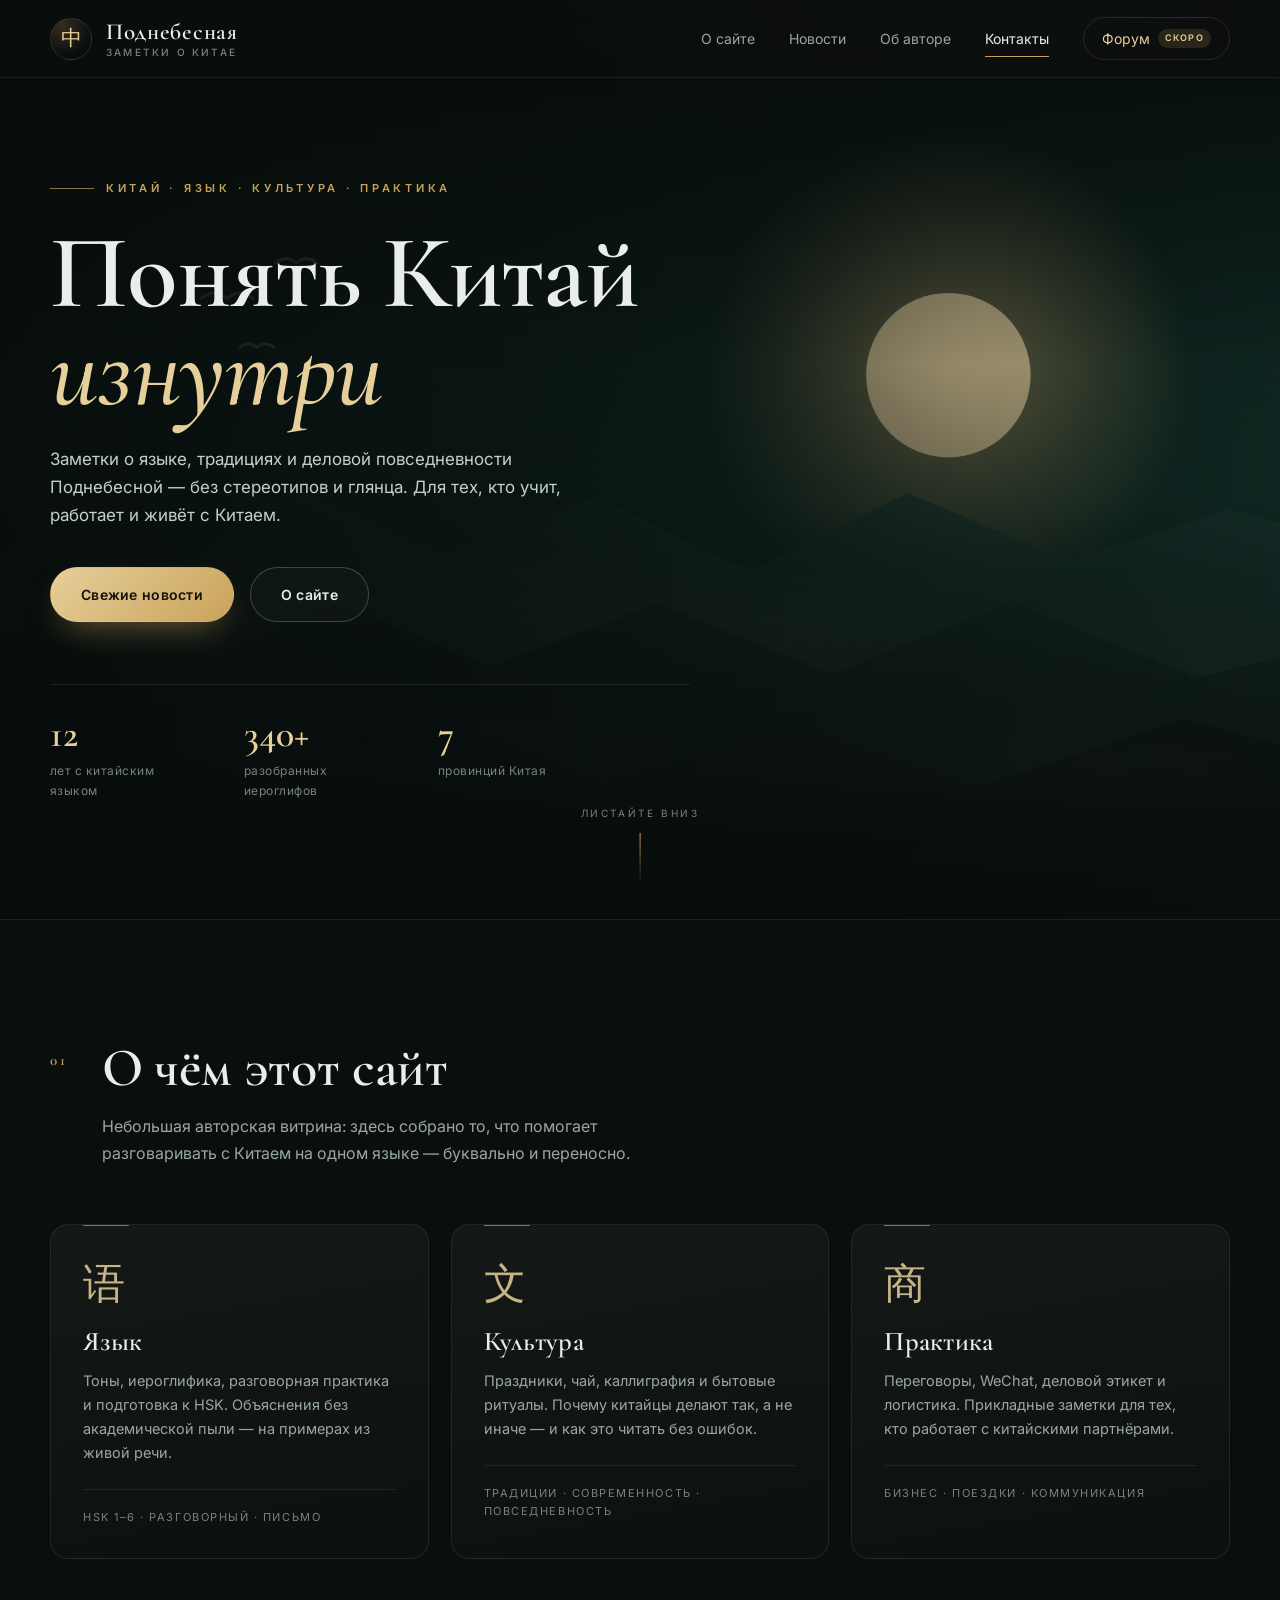
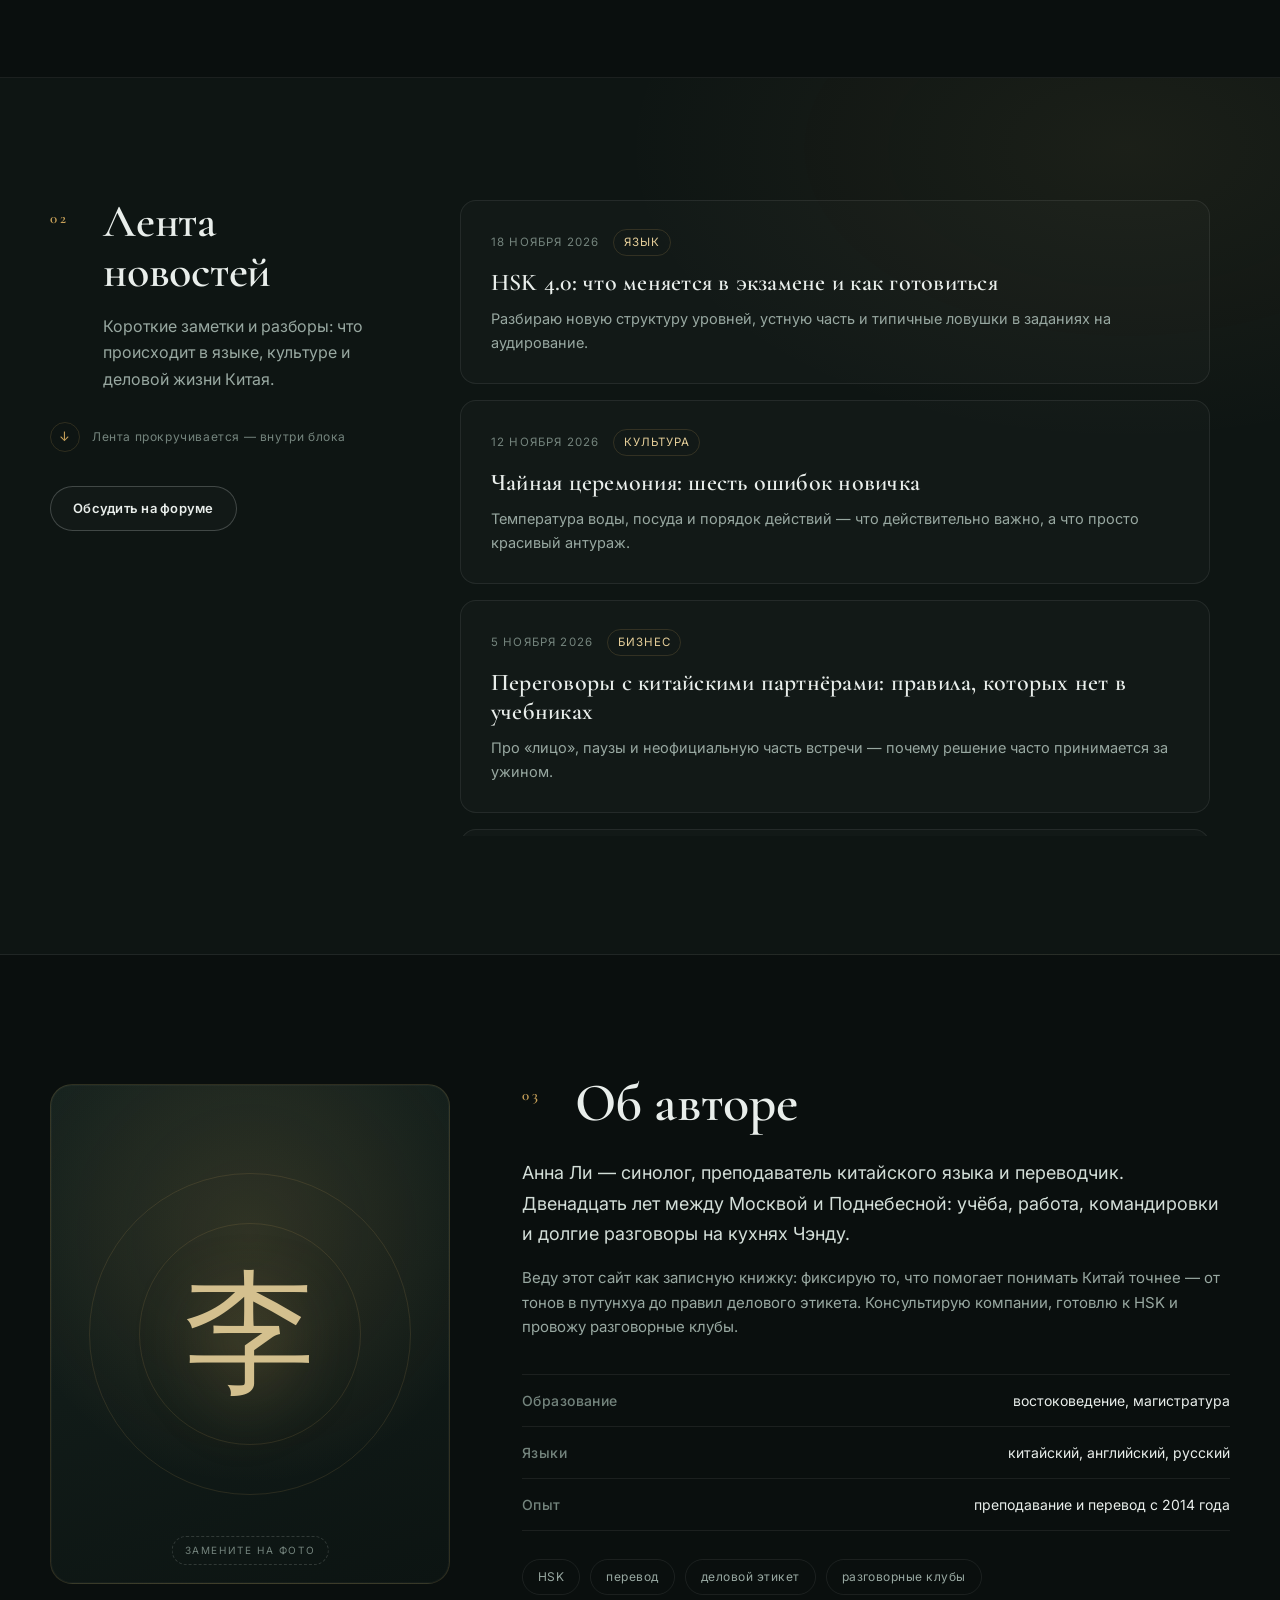
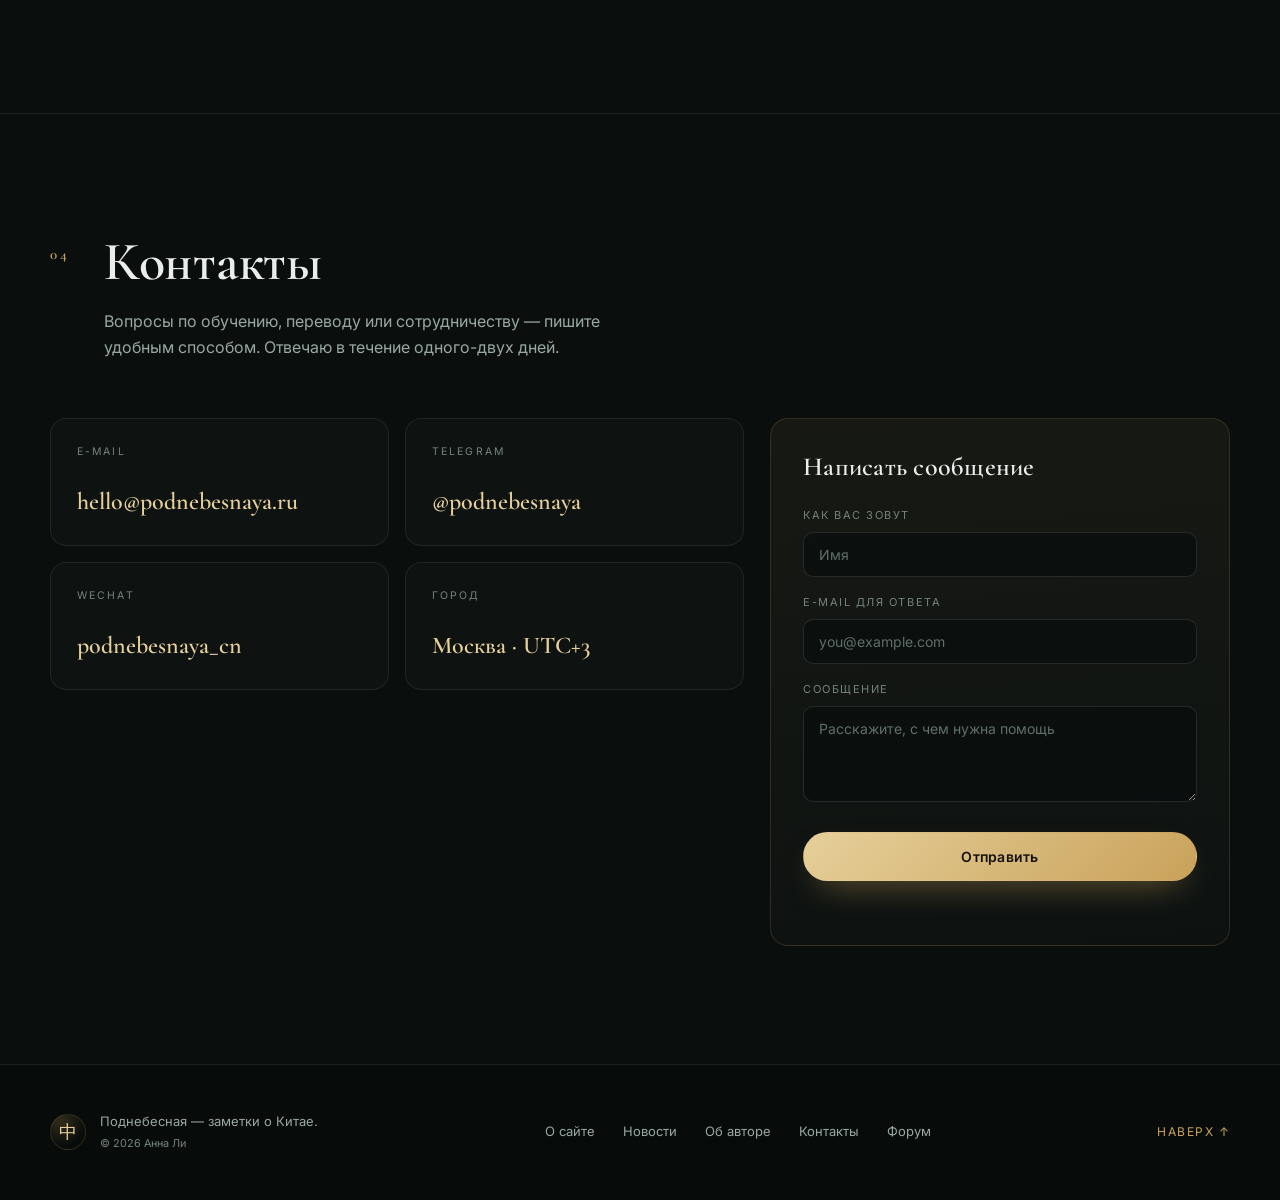
==== index.html @ d4e28e85 "SourceCraft" ====
<!DOCTYPE html>
<html lang="ru">
<head>
  <meta charset="UTF-8">
  <meta name="viewport" content="width=1280">
  <title>Поднебесная — заметки о Китае: язык, культура, практика</title>
  <meta name="description" content="Сайт-визитка о Китае: китайский язык, культура и деловые практики. Новости, заметки и контакты автора.">
  <link rel="preconnect" href="https://fonts.googleapis.com">
  <link rel="preconnect" href="https://fonts.gstatic.com" crossorigin>
  <link href="https://fonts.googleapis.com/css2?family=Cormorant+Garamond:wght@500;600;700&family=Inter:wght@400;500;600&display=swap" rel="stylesheet">
  <link rel="stylesheet" href="styles.css">
</head>
<body>
  <a class="skip-link" href="#main">Перейти к содержанию</a>

  <header class="site-header" id="top">
    <div class="wrap header-inner">
      <a class="brand" href="#top">
        <span class="brand-mark" aria-hidden="true">中</span>
        <span class="brand-text">
          Поднебесная
          <small>заметки о Китае</small>
        </span>
      </a>

      <nav class="nav" aria-label="Основная навигация">
        <a href="#about">О сайте</a>
        <a href="#news">Новости</a>
        <a href="#author">Об авторе</a>
        <a href="#contacts">Контакты</a>
        <a class="nav-forum" href="forum.html">Форум <span class="soon">скоро</span></a>
      </nav>
    </div>
  </header>

  <main id="main">
    <!-- ============ БАННЕР ============ -->
    <section class="hero" aria-label="Баннер">
      <div class="hero-media" aria-hidden="true">
        <svg class="hero-art" viewBox="0 0 1600 900" preserveAspectRatio="xMidYMid slice">
          <defs>
            <linearGradient id="sky" x1="0" y1="0" x2="0" y2="1">
              <stop offset="0" stop-color="#0a1513"/>
              <stop offset="0.5" stop-color="#123029"/>
              <stop offset="1" stop-color="#0a1211"/>
            </linearGradient>
            <radialGradient id="sunGlow" cx="50%" cy="50%" r="50%">
              <stop offset="0" stop-color="#f0d8a4" stop-opacity="0.9"/>
              <stop offset="0.35" stop-color="#d9b878" stop-opacity="0.35"/>
              <stop offset="1" stop-color="#c9a25a" stop-opacity="0"/>
            </radialGradient>
            <linearGradient id="ridgeFar" x1="0" y1="0" x2="0" y2="1">
              <stop offset="0" stop-color="#1b3b34"/>
              <stop offset="1" stop-color="#122520"/>
            </linearGradient>
            <linearGradient id="ridgeMid" x1="0" y1="0" x2="0" y2="1">
              <stop offset="0" stop-color="#152e28"/>
              <stop offset="1" stop-color="#0d1c18"/>
            </linearGradient>
            <linearGradient id="ridgeNear" x1="0" y1="0" x2="0" y2="1">
              <stop offset="0" stop-color="#0d1a17"/>
              <stop offset="1" stop-color="#070d0b"/>
            </linearGradient>
            <filter id="softMist" x="-30%" y="-60%" width="160%" height="220%">
              <feGaussianBlur stdDeviation="42"/>
            </filter>
            <filter id="softMist2" x="-30%" y="-60%" width="160%" height="220%">
              <feGaussianBlur stdDeviation="26"/>
            </filter>
          </defs>

          <rect width="1600" height="900" fill="url(#sky)"/>

          <!-- солнце -->
          <circle cx="1130" cy="318" r="260" fill="url(#sunGlow)"/>
          <circle cx="1130" cy="318" r="88" fill="#e9d3a1" opacity="0.88"/>

          <!-- дальние хребты -->
          <path d="M0 566 L150 486 L286 532 L432 436 L592 512 L752 448 L920 528 L1086 444 L1258 516 L1432 462 L1600 508 L1600 900 L0 900 Z"
                fill="url(#ridgeFar)" opacity="0.75"/>

          <!-- туман -->
          <ellipse cx="520" cy="596" rx="520" ry="56" fill="#9fc7ba" opacity="0.10" filter="url(#softMist)"/>
          <ellipse cx="1180" cy="640" rx="560" ry="48" fill="#c8dcd4" opacity="0.08" filter="url(#softMist)"/>

          <!-- средние хребты -->
          <path d="M0 664 L142 588 L302 646 L470 558 L640 630 L818 562 L1006 638 L1198 560 L1396 642 L1600 592 L1600 900 L0 900 Z"
                fill="url(#ridgeMid)"/>

          <!-- ближние хребты -->
          <path d="M0 766 L198 692 L382 750 L562 678 L762 754 L962 692 L1162 758 L1382 686 L1600 744 L1600 900 L0 900 Z"
                fill="url(#ridgeNear)"/>

          <ellipse cx="820" cy="742" rx="700" ry="40" fill="#a8cfc2" opacity="0.07" filter="url(#softMist2)"/>

          <!-- птицы -->
          <g stroke="#cfe3da" stroke-width="3" fill="none" opacity="0.5" stroke-linecap="round">
            <path d="M330 236 q14 -12 28 0 q14 -12 28 0"/>
            <path d="M410 198 q11 -9 22 0 q11 -9 22 0"/>
            <path d="M372 288 q9 -7 18 0 q9 -7 18 0"/>
          </g>
        </svg>
      </div>

      <div class="wrap hero-inner">
        <p class="eyebrow">Китай · язык · культура · практика</p>
        <h1>Понять Китай<br><em>изнутри</em></h1>
        <p class="hero-lead">
          Заметки о языке, традициях и деловой повседневности Поднебесной —
          без стереотипов и глянца. Для тех, кто учит, работает и живёт с Китаем.
        </p>
        <div class="hero-actions">
          <a class="btn btn-primary" href="#news">Свежие новости</a>
          <a class="btn btn-ghost" href="#about">О сайте</a>
        </div>

        <ul class="hero-stats">
          <li><b>12</b><span>лет с китайским языком</span></li>
          <li><b>340+</b><span>разобранных иероглифов</span></li>
          <li><b>7</b><span>провинций Китая</span></li>
        </ul>
      </div>

      <div class="hero-scroll" aria-hidden="true">
        <span>листайте вниз</span>
        <i></i>
      </div>
    </section>

    <!-- ============ О САЙТЕ ============ -->
    <section class="section" id="about">
      <div class="wrap">
        <div class="section-head reveal">
          <span class="section-num">01</span>
          <div>
            <h2>О чём этот сайт</h2>
            <p class="section-lead">
              Небольшая авторская витрина: здесь собрано то, что помогает
              разговаривать с Китаем на одном языке — буквально и переносно.
            </p>
          </div>
        </div>

        <div class="about-grid">
          <article class="about-card reveal">
            <span class="about-glyph" aria-hidden="true">语</span>
            <h3>Язык</h3>
            <p>
              Тоны, иероглифика, разговорная практика и подготовка к HSK.
              Объяснения без академической пыли — на примерах из живой речи.
            </p>
            <span class="about-note">HSK 1–6 · разговорный · письмо</span>
          </article>

          <article class="about-card reveal">
            <span class="about-glyph" aria-hidden="true">文</span>
            <h3>Культура</h3>
            <p>
              Праздники, чай, каллиграфия и бытовые ритуалы. Почему китайцы
              делают так, а не иначе — и как это читать без ошибок.
            </p>
            <span class="about-note">традиции · современность · повседневность</span>
          </article>

          <article class="about-card reveal">
            <span class="about-glyph" aria-hidden="true">商</span>
            <h3>Практика</h3>
            <p>
              Переговоры, WeChat, деловой этикет и логистика. Прикладные
              заметки для тех, кто работает с китайскими партнёрами.
            </p>
            <span class="about-note">бизнес · поездки · коммуникация</span>
          </article>
        </div>
      </div>
    </section>

    <!-- ============ НОВОСТИ ============ -->
    <section class="section section-news" id="news">
      <div class="wrap news-layout">
        <div class="news-aside">
          <div class="section-head section-head--stack reveal">
            <span class="section-num">02</span>
            <div>
              <h2>Лента новостей</h2>
              <p class="section-lead">
                Короткие заметки и разборы: что происходит в языке,
                культуре и деловой жизни Китая.
              </p>
            </div>
          </div>

          <p class="scroll-hint reveal">
            <span class="scroll-hint-icon" aria-hidden="true">↓</span>
            Лента прокручивается — внутри блока
          </p>

          <a class="btn btn-ghost btn-small reveal" href="forum.html">Обсудить на форуме</a>
        </div>

        <div class="news-feed-wrap">
          <div class="news-feed" tabindex="0" aria-label="Лента новостей, прокручивается">
            <article class="news-card">
              <div class="news-meta">
                <time datetime="2026-11-18">18 ноября 2026</time>
                <span class="tag">Язык</span>
              </div>
              <h3>HSK 4.0: что меняется в экзамене и как готовиться</h3>
              <p>Разбираю новую структуру уровней, устную часть и типичные ловушки в заданиях на аудирование.</p>
            </article>

            <article class="news-card">
              <div class="news-meta">
                <time datetime="2026-11-12">12 ноября 2026</time>
                <span class="tag">Культура</span>
              </div>
              <h3>Чайная церемония: шесть ошибок новичка</h3>
              <p>Температура воды, посуда и порядок действий — что действительно важно, а что просто красивый антураж.</p>
            </article>

            <article class="news-card">
              <div class="news-meta">
                <time datetime="2026-11-05">5 ноября 2026</time>
                <span class="tag">Бизнес</span>
              </div>
              <h3>Переговоры с китайскими партнёрами: правила, которых нет в учебниках</h3>
              <p>Про «лицо», паузы и неофициальную часть встречи — почему решение часто принимается за ужином.</p>
            </article>

            <article class="news-card">
              <div class="news-meta">
                <time datetime="2026-10-28">28 октября 2026</time>
                <span class="tag">Поездки</span>
              </div>
              <h3>Какой город выбрать для первой поездки в Китай</h3>
              <p>Пекин, Шанхай или Чэнду: сравниваю темп, цены, еду и количество английского на улицах.</p>
            </article>

            <article class="news-card">
              <div class="news-meta">
                <time datetime="2026-10-20">20 октября 2026</time>
                <span class="tag">Технологии</span>
              </div>
              <h3>WeChat Mini Programs: зачем бизнесу мини-приложение</h3>
              <p>Как устроена экосистема WeChat и почему сайт без мини-программы в Китае часто не работает.</p>
            </article>

            <article class="news-card">
              <div class="news-meta">
                <time datetime="2026-10-11">11 октября 2026</time>
                <span class="tag">Язык</span>
              </div>
              <h3>Тоны: как перестать бояться и начать слышать</h3>
              <p>Простая система тренировки слуха на три упражнения в день — без репетитора и приложений.</p>
            </article>

            <article class="news-card">
              <div class="news-meta">
                <time datetime="2026-10-02">2 октября 2026</time>
                <span class="tag">Культура</span>
              </div>
              <h3>Праздник середины осени: лунные пряники и семейный круг</h3>
              <p>Что стоит за праздником, какие подарки уместны и почему дата каждый год меняется.</p>
            </article>

            <article class="news-card">
              <div class="news-meta">
                <time datetime="2026-09-24">24 сентября 2026</time>
                <span class="tag">Обучение</span>
              </div>
              <h3>Слова, которые нельзя перевести одним словом</h3>
              <p>Подборка понятий вроде 面子 и 关系 — с примерами, которые объясняют больше, чем словарь.</p>
            </article>
          </div>
        </div>
      </div>
    </section>

    <!-- ============ ОБ АВТОРЕ ============ -->
    <section class="section" id="author">
      <div class="wrap author-layout">
        <div class="author-photo reveal" role="img" aria-label="Портрет автора">
          <span class="author-glyph" aria-hidden="true">李</span>
          <span class="author-photo-hint">замените на фото</span>
        </div>

        <div class="author-body reveal">
          <div class="section-head section-head--stack">
            <span class="section-num">03</span>
            <div>
              <h2>Об авторе</h2>
            </div>
          </div>

          <p class="author-lead">
            Анна Ли — синолог, преподаватель китайского языка и переводчик.
            Двенадцать лет между Москвой и Поднебесной: учёба, работа,
            командировки и долгие разговоры на кухнях Чэнду.
          </p>
          <p>
            Веду этот сайт как записную книжку: фиксирую то, что помогает
            понимать Китай точнее — от тонов в путунхуа до правил делового
            этикета. Консультирую компании, готовлю к HSK и провожу
            разговорные клубы.
          </p>

          <ul class="author-facts">
            <li><b>Образование</b><span>востоковедение, магистратура</span></li>
            <li><b>Языки</b><span>китайский, английский, русский</span></li>
            <li><b>Опыт</b><span>преподавание и перевод с 2014 года</span></li>
          </ul>

          <div class="author-tags">
            <span>HSK</span>
            <span>перевод</span>
            <span>деловой этикет</span>
            <span>разговорные клубы</span>
          </div>
        </div>
      </div>
    </section>

    <!-- ============ КОНТАКТЫ ============ -->
    <section class="section" id="contacts">
      <div class="wrap">
        <div class="section-head reveal">
          <span class="section-num">04</span>
          <div>
            <h2>Контакты</h2>
            <p class="section-lead">
              Вопросы по обучению, переводу или сотрудничеству — пишите
              удобным способом. Отвечаю в течение одного-двух дней.
            </p>
          </div>
        </div>

        <div class="contacts-layout">
          <ul class="contact-list">
            <li class="contact-card reveal">
              <span class="contact-label">E-mail</span>
              <a href="mailto:hello@podnebesnaya.ru">hello@podnebesnaya.ru</a>
            </li>
            <li class="contact-card reveal">
              <span class="contact-label">Telegram</span>
              <a href="https://t.me/podnebesnaya" target="_blank" rel="noopener">@podnebesnaya</a>
            </li>
            <li class="contact-card reveal">
              <span class="contact-label">WeChat</span>
              <span class="contact-value">podnebesnaya_cn</span>
            </li>
            <li class="contact-card reveal">
              <span class="contact-label">Город</span>
              <span class="contact-value">Москва · UTC+3</span>
            </li>
          </ul>

          <form class="contact-form reveal" id="contactForm" novalidate>
            <h3>Написать сообщение</h3>

            <label class="field">
              <span>Как вас зовут</span>
              <input type="text" name="name" placeholder="Имя" required>
            </label>

            <label class="field">
              <span>E-mail для ответа</span>
              <input type="email" name="email" placeholder="you@example.com" required>
            </label>

            <label class="field">
              <span>Сообщение</span>
              <textarea name="message" rows="4" placeholder="Расскажите, с чем нужна помощь" required></textarea>
            </label>

            <button class="btn btn-primary" type="submit">Отправить</button>
            <p class="form-note" id="formNote" role="status" aria-live="polite"></p>
          </form>
        </div>
      </div>
    </section>
  </main>

  <footer class="site-footer">
    <div class="wrap footer-inner">
      <div class="footer-brand">
        <span class="brand-mark" aria-hidden="true">中</span>
        <p>Поднебесная — заметки о Китае.<br><small>© <span id="year">2026</span> Анна Ли</small></p>
      </div>

      <nav class="footer-nav" aria-label="Навигация в подвале">
        <a href="#about">О сайте</a>
        <a href="#news">Новости</a>
        <a href="#author">Об авторе</a>
        <a href="#contacts">Контакты</a>
        <a href="forum.html">Форум</a>
      </nav>

      <a class="footer-top" href="#top">Наверх ↑</a>
    </div>
  </footer>

  <button class="to-top" id="toTop" type="button" aria-label="Наверх">↑</button>

  <script src="main.js"></script>
</body>
</html>
---- styles.css ----
/* ============================================================
   Поднебесная — сайт-визитка
   Десктопная версия. Палитра: тёмный нефрит + золото.
   ============================================================ */

:root {
  --bg: #0a0f0e;
  --bg-soft: #0e1513;
  --surface: #111a17;
  --surface-2: #16211d;
  --line: rgba(201, 162, 90, 0.18);
  --line-soft: rgba(233, 238, 235, 0.08);
  --gold: #c9a25a;
  --gold-soft: #e6cf9a;
  --text: #e9eeeb;
  --muted: #98a8a1;
  --muted-2: #74847d;
  --serif: "Cormorant Garamond", "Times New Roman", Georgia, serif;
  --sans: "Inter", "Segoe UI", system-ui, -apple-system, Arial, sans-serif;
  --ease: cubic-bezier(0.22, 0.61, 0.36, 1);
}

* {
  box-sizing: border-box;
}

html {
  scroll-behavior: smooth;
  scroll-padding-top: 96px;
}

body {
  margin: 0;
  min-width: 1080px;
  background: var(--bg);
  color: var(--text);
  font-family: var(--sans);
  font-size: 16px;
  line-height: 1.65;
  -webkit-font-smoothing: antialiased;
  overflow-x: hidden;
}

body::before {
  content: "";
  position: fixed;
  inset: 0;
  pointer-events: none;
  z-index: 0;
  background:
    radial-gradient(900px 520px at 78% -10%, rgba(201, 162, 90, 0.09), transparent 70%),
    radial-gradient(760px 480px at 8% 32%, rgba(37, 94, 78, 0.16), transparent 72%);
}

img,
svg {
  display: block;
  max-width: 100%;
}

a {
  color: inherit;
  text-decoration: none;
}

h1, h2, h3 {
  margin: 0;
  font-family: var(--serif);
  font-weight: 600;
  line-height: 1.1;
  letter-spacing: 0.01em;
}

p {
  margin: 0;
}

ul {
  margin: 0;
  padding: 0;
  list-style: none;
}

::selection {
  background: rgba(201, 162, 90, 0.32);
  color: #fff;
}

.wrap {
  position: relative;
  z-index: 1;
  width: 1180px;
  margin: 0 auto;
}

.skip-link {
  position: fixed;
  top: -100px;
  left: 24px;
  z-index: 100;
  padding: 10px 18px;
  background: var(--gold);
  color: #101715;
  border-radius: 8px;
  font-weight: 600;
  transition: top 0.25s var(--ease);
}

.skip-link:focus {
  top: 16px;
}

/* ---------- кнопки ---------- */

.btn {
  display: inline-flex;
  align-items: center;
  justify-content: center;
  gap: 10px;
  padding: 15px 30px;
  border: 1px solid transparent;
  border-radius: 999px;
  font-family: var(--sans);
  font-size: 14px;
  font-weight: 600;
  letter-spacing: 0.02em;
  cursor: pointer;
  transition: transform 0.25s var(--ease), background-color 0.25s var(--ease),
    border-color 0.25s var(--ease), color 0.25s var(--ease), box-shadow 0.25s var(--ease);
}

.btn-primary {
  background: linear-gradient(135deg, var(--gold-soft), var(--gold));
  color: #14100a;
  box-shadow: 0 14px 34px -16px rgba(201, 162, 90, 0.75);
}

.btn-primary:hover {
  transform: translateY(-2px);
  box-shadow: 0 20px 42px -16px rgba(201, 162, 90, 0.85);
}

.btn-ghost {
  border-color: rgba(233, 238, 235, 0.22);
  color: var(--text);
  background: rgba(255, 255, 255, 0.02);
}

.btn-ghost:hover {
  border-color: var(--gold);
  color: var(--gold-soft);
  transform: translateY(-2px);
}

.btn-small {
  padding: 11px 22px;
  font-size: 13px;
}

/* ---------- анимация появления ---------- */

.reveal {
  opacity: 0;
  transform: translateY(26px);
  transition: opacity 0.75s var(--ease), transform 0.75s var(--ease);
}

.reveal.is-visible {
  opacity: 1;
  transform: none;
}

/* ============================================================
   ШАПКА
   ============================================================ */

.site-header {
  position: sticky;
  top: 0;
  z-index: 50;
  height: 78px;
  background: rgba(9, 14, 13, 0.78);
  border-bottom: 1px solid var(--line-soft);
  backdrop-filter: blur(14px);
}

.header-inner {
  display: flex;
  align-items: center;
  justify-content: space-between;
  height: 100%;
}

.brand {
  display: inline-flex;
  align-items: center;
  gap: 14px;
}

.brand-mark {
  display: grid;
  place-items: center;
  width: 42px;
  height: 42px;
  border: 1px solid var(--line);
  border-radius: 50%;
  background: radial-gradient(circle at 30% 20%, rgba(201, 162, 90, 0.22), transparent 70%);
  color: var(--gold-soft);
  font-family: "Microsoft YaHei", "SimSun", serif;
  font-size: 21px;
  line-height: 1;
}

.brand-text {
  font-family: var(--serif);
  font-size: 23px;
  font-weight: 600;
  letter-spacing: 0.03em;
  line-height: 1.05;
}

.brand-text small {
  display: block;
  margin-top: 3px;
  font-family: var(--sans);
  font-size: 10px;
  font-weight: 500;
  letter-spacing: 0.22em;
  text-transform: uppercase;
  color: var(--muted-2);
}

.nav {
  display: flex;
  align-items: center;
  gap: 34px;
  font-size: 14px;
}

.nav a {
  position: relative;
  color: var(--muted);
  transition: color 0.25s var(--ease);
}

.nav a::after {
  content: "";
  position: absolute;
  left: 0;
  bottom: -7px;
  width: 100%;
  height: 1px;
  background: var(--gold);
  transform: scaleX(0);
  transform-origin: left;
  transition: transform 0.3s var(--ease);
}

.nav a:hover,
.nav a.is-active {
  color: var(--text);
}

.nav a:hover::after,
.nav a.is-active::after {
  transform: scaleX(1);
}

.nav-forum {
  display: inline-flex;
  align-items: center;
  gap: 8px;
  padding: 9px 18px;
  border: 1px solid var(--line);
  border-radius: 999px;
  color: var(--gold-soft) !important;
  transition: background-color 0.25s var(--ease), border-color 0.25s var(--ease);
}

.nav-forum::after {
  display: none;
}

.nav-forum:hover {
  background: rgba(201, 162, 90, 0.1);
  border-color: rgba(201, 162, 90, 0.5);
}

.soon {
  padding: 2px 7px;
  border-radius: 999px;
  background: rgba(201, 162, 90, 0.16);
  font-size: 9px;
  font-weight: 600;
  letter-spacing: 0.14em;
  text-transform: uppercase;
  color: var(--gold-soft);
}

/* ============================================================
   БАННЕР
   ============================================================ */

.hero {
  position: relative;
  display: flex;
  align-items: center;
  min-height: 760px;
  padding: 92px 0 118px;
  overflow: hidden;
  border-bottom: 1px solid var(--line-soft);
}

.hero-media {
  position: absolute;
  inset: 0;
  z-index: 0;
}

.hero-art {
  width: 100%;
  height: 100%;
}

.hero::after {
  content: "";
  position: absolute;
  inset: 0;
  z-index: 0;
  background:
    linear-gradient(90deg, rgba(7, 12, 11, 0.92) 0%, rgba(7, 12, 11, 0.68) 42%, rgba(7, 12, 11, 0.12) 100%),
    linear-gradient(180deg, rgba(7, 12, 11, 0.4) 0%, transparent 34%, rgba(10, 15, 14, 0.9) 100%);
}

.hero-inner {
  z-index: 1;
}

.eyebrow {
  display: inline-flex;
  align-items: center;
  gap: 12px;
  font-size: 11px;
  font-weight: 600;
  letter-spacing: 0.34em;
  text-transform: uppercase;
  color: var(--gold);
}

.eyebrow::before {
  content: "";
  width: 44px;
  height: 1px;
  background: var(--gold);
  opacity: 0.7;
}

.hero h1 {
  max-width: 760px;
  margin: 26px 0 24px;
  font-size: 104px;
  line-height: 0.95;
  letter-spacing: -0.01em;
}

.hero h1 em {
  font-style: italic;
  font-weight: 500;
  color: var(--gold-soft);
}

.hero-lead {
  max-width: 540px;
  font-size: 17px;
  color: #c3d0ca;
}

.hero-actions {
  display: flex;
  gap: 16px;
  margin-top: 38px;
}

.hero-stats {
  display: flex;
  gap: 54px;
  margin-top: 62px;
  padding-top: 30px;
  border-top: 1px solid var(--line-soft);
  max-width: 640px;
}

.hero-stats b {
  display: block;
  font-family: var(--serif);
  font-size: 38px;
  font-weight: 600;
  line-height: 1;
  color: var(--gold-soft);
}

.hero-stats span {
  display: block;
  margin-top: 8px;
  max-width: 140px;
  font-size: 12px;
  letter-spacing: 0.04em;
  color: var(--muted-2);
}

.hero-scroll {
  position: absolute;
  left: 50%;
  bottom: 34px;
  z-index: 2;
  display: flex;
  flex-direction: column;
  align-items: center;
  gap: 12px;
  transform: translateX(-50%);
  font-size: 10px;
  letter-spacing: 0.26em;
  text-transform: uppercase;
  color: var(--muted-2);
}

.hero-scroll i {
  display: block;
  width: 1px;
  height: 52px;
  background: linear-gradient(180deg, var(--gold), transparent);
  animation: scrollLine 2.2s var(--ease) infinite;
}

@keyframes scrollLine {
  0% { transform: scaleY(0); transform-origin: top; opacity: 0; }
  35% { opacity: 1; }
  70% { transform: scaleY(1); transform-origin: top; opacity: 1; }
  100% { transform: scaleY(1); transform-origin: bottom; opacity: 0; }
}

/* ============================================================
   СЕКЦИИ: общее
   ============================================================ */

.section {
  position: relative;
  padding: 118px 0;
  border-bottom: 1px solid var(--line-soft);
}

.section-head {
  display: flex;
  align-items: flex-start;
  gap: 34px;
  margin-bottom: 58px;
}

.section-head--stack {
  flex-direction: row;
}

.section-num {
  flex: none;
  padding-top: 10px;
  font-family: var(--serif);
  font-size: 15px;
  font-weight: 600;
  letter-spacing: 0.2em;
  color: var(--gold);
}

.section-head h2 {
  font-size: 54px;
  letter-spacing: -0.005em;
}

.section-lead {
  max-width: 560px;
  margin-top: 16px;
  font-size: 16px;
  color: var(--muted);
}

/* ============================================================
   О САЙТЕ
   ============================================================ */

.about-grid {
  display: grid;
  grid-template-columns: repeat(3, 1fr);
  gap: 22px;
}

.about-card {
  position: relative;
  padding: 38px 32px 32px;
  border: 1px solid var(--line-soft);
  border-radius: 18px;
  background: linear-gradient(170deg, rgba(255, 255, 255, 0.045), rgba(255, 255, 255, 0.012));
  overflow: hidden;
  transition: border-color 0.35s var(--ease), transform 0.35s var(--ease),
    background-color 0.35s var(--ease);
}

.about-card::before {
  content: "";
  position: absolute;
  top: 0;
  left: 32px;
  width: 46px;
  height: 1px;
  background: var(--gold);
  opacity: 0.65;
  transition: width 0.4s var(--ease);
}

.about-card:hover {
  transform: translateY(-6px);
  border-color: var(--line);
  background: linear-gradient(170deg, rgba(201, 162, 90, 0.07), rgba(255, 255, 255, 0.015));
}

.about-card:hover::before {
  width: 92px;
}

.about-glyph {
  display: block;
  margin-bottom: 22px;
  font-family: "Microsoft YaHei", "SimSun", serif;
  font-size: 42px;
  line-height: 1;
  color: rgba(230, 207, 154, 0.85);
}

.about-card h3 {
  margin-bottom: 12px;
  font-size: 27px;
}

.about-card p {
  font-size: 14.5px;
  color: var(--muted);
}

.about-note {
  display: block;
  margin-top: 24px;
  padding-top: 18px;
  border-top: 1px solid var(--line-soft);
  font-size: 11px;
  letter-spacing: 0.14em;
  text-transform: uppercase;
  color: var(--muted-2);
}

/* ============================================================
   НОВОСТИ
   ============================================================ */

.section-news {
  background:
    radial-gradient(720px 420px at 88% 8%, rgba(201, 162, 90, 0.07), transparent 70%),
    var(--bg-soft);
}

.news-layout {
  display: grid;
  grid-template-columns: 340px 1fr;
  gap: 66px;
  align-items: start;
}

.news-aside {
  position: sticky;
  top: 112px;
}

.news-aside .section-head {
  margin-bottom: 24px;
}

.news-aside .section-head h2 {
  font-size: 46px;
}

.scroll-hint {
  display: flex;
  align-items: center;
  gap: 12px;
  margin: 30px 0 34px;
  font-size: 12px;
  letter-spacing: 0.05em;
  color: var(--muted-2);
}

.scroll-hint-icon {
  display: grid;
  place-items: center;
  width: 30px;
  height: 30px;
  flex: none;
  border: 1px solid var(--line);
  border-radius: 50%;
  color: var(--gold);
  font-size: 13px;
  animation: hintBounce 2s var(--ease) infinite;
}

@keyframes hintBounce {
  0%, 100% { transform: translateY(0); }
  50% { transform: translateY(4px); }
}

.news-feed {
  display: grid;
  gap: 16px;
  max-height: 640px;
  padding: 4px 20px 4px 4px;
  overflow-y: auto;
  overscroll-behavior: contain;
  scrollbar-width: thin;
  scrollbar-color: rgba(201, 162, 90, 0.55) transparent;
}

.news-feed:focus-visible {
  outline: 1px solid var(--line);
  outline-offset: 6px;
  border-radius: 18px;
}

.news-feed::-webkit-scrollbar {
  width: 7px;
}

.news-feed::-webkit-scrollbar-track {
  background: rgba(255, 255, 255, 0.03);
  border-radius: 99px;
}

.news-feed::-webkit-scrollbar-thumb {
  background: linear-gradient(180deg, var(--gold), rgba(201, 162, 90, 0.35));
  border-radius: 99px;
}

.news-card {
  position: relative;
  padding: 28px 30px;
  border: 1px solid var(--line-soft);
  border-radius: 16px;
  background: rgba(255, 255, 255, 0.02);
  transition: border-color 0.3s var(--ease), background-color 0.3s var(--ease),
    transform 0.3s var(--ease);
}

.news-card:hover {
  border-color: rgba(201, 162, 90, 0.32);
  background: rgba(201, 162, 90, 0.045);
  transform: translateX(4px);
}

.news-meta {
  display: flex;
  align-items: center;
  gap: 14px;
  margin-bottom: 12px;
  font-size: 11.5px;
  letter-spacing: 0.1em;
  text-transform: uppercase;
  color: var(--muted-2);
}

.tag {
  padding: 3px 10px;
  border: 1px solid var(--line);
  border-radius: 999px;
  color: var(--gold-soft);
  letter-spacing: 0.08em;
}

.news-card h3 {
  margin-bottom: 10px;
  font-size: 24px;
  line-height: 1.22;
}

.news-card p {
  font-size: 14.5px;
  color: var(--muted);
}

/* ============================================================
   ОБ АВТОРЕ
   ============================================================ */

.author-layout {
  display: grid;
  grid-template-columns: 400px 1fr;
  gap: 72px;
  align-items: center;
}

.author-photo {
  position: relative;
  display: grid;
  place-items: center;
  aspect-ratio: 4 / 5;
  border: 1px solid var(--line);
  border-radius: 22px;
  overflow: hidden;
  background:
    radial-gradient(circle at 50% 30%, rgba(201, 162, 90, 0.16), transparent 62%),
    linear-gradient(160deg, #16221e, #0c1412);
  box-shadow: inset 0 0 0 1px rgba(255, 255, 255, 0.03);
}

/* Замените блок ниже на фото:
   background-image: url("img/author.jpg");
   background-size: cover;
   background-position: center; */

.author-photo::before,
.author-photo::after {
  content: "";
  position: absolute;
  border: 1px solid rgba(201, 162, 90, 0.14);
  border-radius: 50%;
}

.author-photo::before {
  width: 320px;
  height: 320px;
}

.author-photo::after {
  width: 220px;
  height: 220px;
}

.author-glyph {
  position: relative;
  z-index: 1;
  font-family: "Microsoft YaHei", "SimSun", serif;
  font-size: 132px;
  line-height: 1;
  color: rgba(230, 207, 154, 0.9);
  text-shadow: 0 18px 60px rgba(201, 162, 90, 0.35);
}

.author-photo-hint {
  position: absolute;
  bottom: 18px;
  left: 50%;
  z-index: 1;
  transform: translateX(-50%);
  padding: 5px 12px;
  border: 1px dashed rgba(233, 238, 235, 0.16);
  border-radius: 999px;
  font-size: 10px;
  letter-spacing: 0.16em;
  text-transform: uppercase;
  color: var(--muted-2);
  white-space: nowrap;
}

.author-body .section-head {
  margin-bottom: 26px;
}

.author-body h2 {
  font-size: 54px;
}

.author-lead {
  font-size: 18px;
  line-height: 1.7;
  color: #d3ded8;
}

.author-body > p + p {
  margin-top: 16px;
  font-size: 15px;
  color: var(--muted);
}

.author-facts {
  margin: 34px 0 28px;
  border-top: 1px solid var(--line-soft);
}

.author-facts li {
  display: flex;
  justify-content: space-between;
  gap: 24px;
  padding: 14px 0;
  border-bottom: 1px solid var(--line-soft);
  font-size: 14px;
}

.author-facts b {
  font-weight: 500;
  color: var(--muted-2);
  letter-spacing: 0.03em;
}

.author-facts span {
  color: var(--text);
  text-align: right;
}

.author-tags {
  display: flex;
  flex-wrap: wrap;
  gap: 10px;
}

.author-tags span {
  padding: 7px 15px;
  border: 1px solid var(--line-soft);
  border-radius: 999px;
  font-size: 12px;
  letter-spacing: 0.04em;
  color: var(--muted);
}

/* ============================================================
   КОНТАКТЫ
   ============================================================ */

.contacts-layout {
  display: grid;
  grid-template-columns: 1fr 460px;
  gap: 26px;
  align-items: start;
}

.contact-list {
  display: grid;
  grid-template-columns: repeat(2, 1fr);
  gap: 16px;
}

.contact-card {
  display: flex;
  flex-direction: column;
  justify-content: space-between;
  min-height: 128px;
  padding: 24px 26px;
  border: 1px solid var(--line-soft);
  border-radius: 16px;
  background: rgba(255, 255, 255, 0.02);
  transition: border-color 0.3s var(--ease), background-color 0.3s var(--ease);
}

.contact-card:hover {
  border-color: var(--line);
  background: rgba(201, 162, 90, 0.05);
}

.contact-label {
  font-size: 10.5px;
  letter-spacing: 0.2em;
  text-transform: uppercase;
  color: var(--muted-2);
}

.contact-card a,
.contact-value {
  margin-top: 18px;
  font-family: var(--serif);
  font-size: 24px;
  font-weight: 600;
  color: var(--gold-soft);
  word-break: break-word;
}

.contact-card a {
  transition: color 0.25s var(--ease);
}

.contact-card a:hover {
  color: #fff;
}

.contact-form {
  padding: 34px 32px 30px;
  border: 1px solid var(--line);
  border-radius: 18px;
  background: linear-gradient(175deg, rgba(201, 162, 90, 0.07), rgba(255, 255, 255, 0.015));
}

.contact-form h3 {
  margin-bottom: 24px;
  font-size: 26px;
}

.field {
  display: block;
  margin-bottom: 16px;
}

.field span {
  display: block;
  margin-bottom: 8px;
  font-size: 11px;
  letter-spacing: 0.14em;
  text-transform: uppercase;
  color: var(--muted-2);
}

.field input,
.field textarea {
  width: 100%;
  padding: 13px 15px;
  border: 1px solid rgba(233, 238, 235, 0.12);
  border-radius: 10px;
  background: rgba(7, 12, 11, 0.55);
  color: var(--text);
  font-family: var(--sans);
  font-size: 14px;
  resize: vertical;
  transition: border-color 0.25s var(--ease), box-shadow 0.25s var(--ease);
}

.field input::placeholder,
.field textarea::placeholder {
  color: #5f6f69;
}

.field input:focus,
.field textarea:focus {
  outline: none;
  border-color: rgba(201, 162, 90, 0.6);
  box-shadow: 0 0 0 3px rgba(201, 162, 90, 0.12);
}

.field input.is-invalid,
.field textarea.is-invalid {
  border-color: rgba(214, 92, 80, 0.7);
}

.contact-form .btn {
  width: 100%;
  margin-top: 6px;
}

.form-note {
  min-height: 20px;
  margin-top: 14px;
  font-size: 12.5px;
  color: var(--muted-2);
  text-align: center;
}

.form-note.is-error {
  color: #e28379;
}

.form-note.is-success {
  color: #9fd3b4;
}

/* ============================================================
   ПОДВАЛ
   ============================================================ */

.site-footer {
  padding: 46px 0;
  background: #070c0b;
}

.footer-inner {
  display: flex;
  align-items: center;
  justify-content: space-between;
  gap: 40px;
}

.footer-brand {
  display: flex;
  align-items: center;
  gap: 14px;
  font-size: 13px;
  color: var(--muted);
}

.footer-brand .brand-mark {
  width: 36px;
  height: 36px;
  font-size: 18px;
}

.footer-brand small {
  color: var(--muted-2);
}

.footer-nav {
  display: flex;
  gap: 28px;
  font-size: 13px;
}

.footer-nav a {
  color: var(--muted);
  transition: color 0.25s var(--ease);
}

.footer-nav a:hover {
  color: var(--gold-soft);
}

.footer-top {
  font-size: 12px;
  letter-spacing: 0.12em;
  text-transform: uppercase;
  color: var(--gold);
}

/* ---------- кнопка наверх ---------- */

.to-top {
  position: fixed;
  right: 30px;
  bottom: 30px;
  z-index: 60;
  display: grid;
  place-items: center;
  width: 48px;
  height: 48px;
  border: 1px solid var(--line);
  border-radius: 50%;
  background: rgba(14, 21, 19, 0.9);
  color: var(--gold-soft);
  font-size: 18px;
  cursor: pointer;
  opacity: 0;
  visibility: hidden;
  transform: translateY(12px);
  transition: opacity 0.3s var(--ease), transform 0.3s var(--ease),
    visibility 0.3s, background-color 0.3s var(--ease);
  backdrop-filter: blur(8px);
}

.to-top:hover {
  background: rgba(201, 162, 90, 0.16);
}

.to-top.is-visible {
  opacity: 1;
  visibility: visible;
  transform: none;
}

/* ============================================================
   СТРАНИЦА ФОРУМА
   ============================================================ */

.forum-page .site-header {
  position: sticky;
}

.forum-hero {
  position: relative;
  padding: 110px 0 74px;
  border-bottom: 1px solid var(--line-soft);
  background:
    radial-gradient(700px 380px at 82% 0%, rgba(201, 162, 90, 0.1), transparent 70%),
    radial-gradient(600px 420px at 10% 100%, rgba(37, 94, 78, 0.2), transparent 72%);
  overflow: hidden;
}

.forum-hero::after {
  content: "论";
  position: absolute;
  right: 6%;
  top: 46%;
  transform: translateY(-50%);
  font-family: "Microsoft YaHei", "SimSun", serif;
  font-size: 340px;
  line-height: 1;
  color: rgba(201, 162, 90, 0.05);
  pointer-events: none;
}

.forum-badge {
  display: inline-flex;
  align-items: center;
  gap: 10px;
  padding: 7px 16px;
  border: 1px solid var(--line);
  border-radius: 999px;
  font-size: 10.5px;
  font-weight: 600;
  letter-spacing: 0.2em;
  text-transform: uppercase;
  color: var(--gold-soft);
}

.forum-hero h1 {
  max-width: 720px;
  margin: 24px 0 20px;
  font-size: 78px;
}

.forum-hero p {
  max-width: 580px;
  font-size: 17px;
  color: var(--muted);
}

.forum-section {
  padding: 88px 0;
  border-bottom: 1px solid var(--line-soft);
}

.forum-section h2 {
  margin-bottom: 14px;
  font-size: 44px;
}

.forum-section .section-lead {
  margin-bottom: 44px;
}

.forum-grid {
  display: grid;
  grid-template-columns: repeat(3, 1fr);
  gap: 18px;
}

.forum-topic {
  padding: 28px 28px 26px;
  border: 1px solid var(--line-soft);
  border-radius: 16px;
  background: rgba(255, 255, 255, 0.02);
  transition: border-color 0.3s var(--ease), background-color 0.3s var(--ease);
}

.forum-topic:hover {
  border-color: var(--line);
  background: rgba(201, 162, 90, 0.045);
}

.forum-topic-glyph {
  display: block;
  margin-bottom: 16px;
  font-family: "Microsoft YaHei", "SimSun", serif;
  font-size: 30px;
  color: rgba(230, 207, 154, 0.85);
}

.forum-topic h3 {
  margin-bottom: 8px;
  font-size: 23px;
}

.forum-topic p {
  font-size: 14px;
  color: var(--muted);
}

.forum-topic .topic-count {
  display: inline-block;
  margin-top: 18px;
  font-size: 11px;
  letter-spacing: 0.12em;
  text-transform: uppercase;
  color: var(--muted-2);
}

.forum-steps {
  display: grid;
  grid-template-columns: repeat(3, 1fr);
  gap: 18px;
  counter-reset: step;
}

.forum-step {
  position: relative;
  padding: 30px 28px;
  border: 1px solid var(--line-soft);
  border-radius: 16px;
  background: rgba(255, 255, 255, 0.02);
}

.forum-step::before {
  counter-increment: step;
  content: "0" counter(step);
  display: block;
  margin-bottom: 16px;
  font-family: var(--serif);
  font-size: 30px;
  color: var(--gold);
}

.forum-step h3 {
  margin-bottom: 8px;
  font-size: 21px;
}

.forum-step p {
  font-size: 14px;
  color: var(--muted);
}

.forum-step code {
  padding: 2px 6px;
  border-radius: 5px;
  background: rgba(201, 162, 90, 0.12);
  font-family: "Consolas", "Courier New", monospace;
  font-size: 12.5px;
  color: var(--gold-soft);
}

.forum-cta {
  display: flex;
  align-items: center;
  justify-content: space-between;
  gap: 40px;
  margin: 72px 0 0;
  padding: 44px 46px;
  border: 1px solid var(--line);
  border-radius: 20px;
  background: linear-gradient(120deg, rgba(201, 162, 90, 0.09), rgba(255, 255, 255, 0.015));
}

.forum-cta h2 {
  margin-bottom: 10px;
  font-size: 36px;
}

.forum-cta p {
  max-width: 560px;
  font-size: 14.5px;
  color: var(--muted);
}

.forum-cta .btn {
  flex: none;
}

/* ============================================================
   ДОСТУПНОСТЬ / ПЕЧАТЬ
   ============================================================ */

:focus-visible {
  outline: 2px solid rgba(201, 162, 90, 0.7);
  outline-offset: 3px;
}

@media (prefers-reduced-motion: reduce) {
  html {
    scroll-behavior: auto;
  }

  *,
  *::before,
  *::after {
    animation-duration: 0.001ms !important;
    animation-iteration-count: 1 !important;
    transition-duration: 0.001ms !important;
  }

  .reveal {
    opacity: 1;
    transform: none;
  }
}

@media print {
  .site-header,
  .to-top,
  .hero-scroll,
  .contact-form {
    display: none;
  }

  body {
    background: #fff;
    color: #111;
    min-width: 0;
  }
}
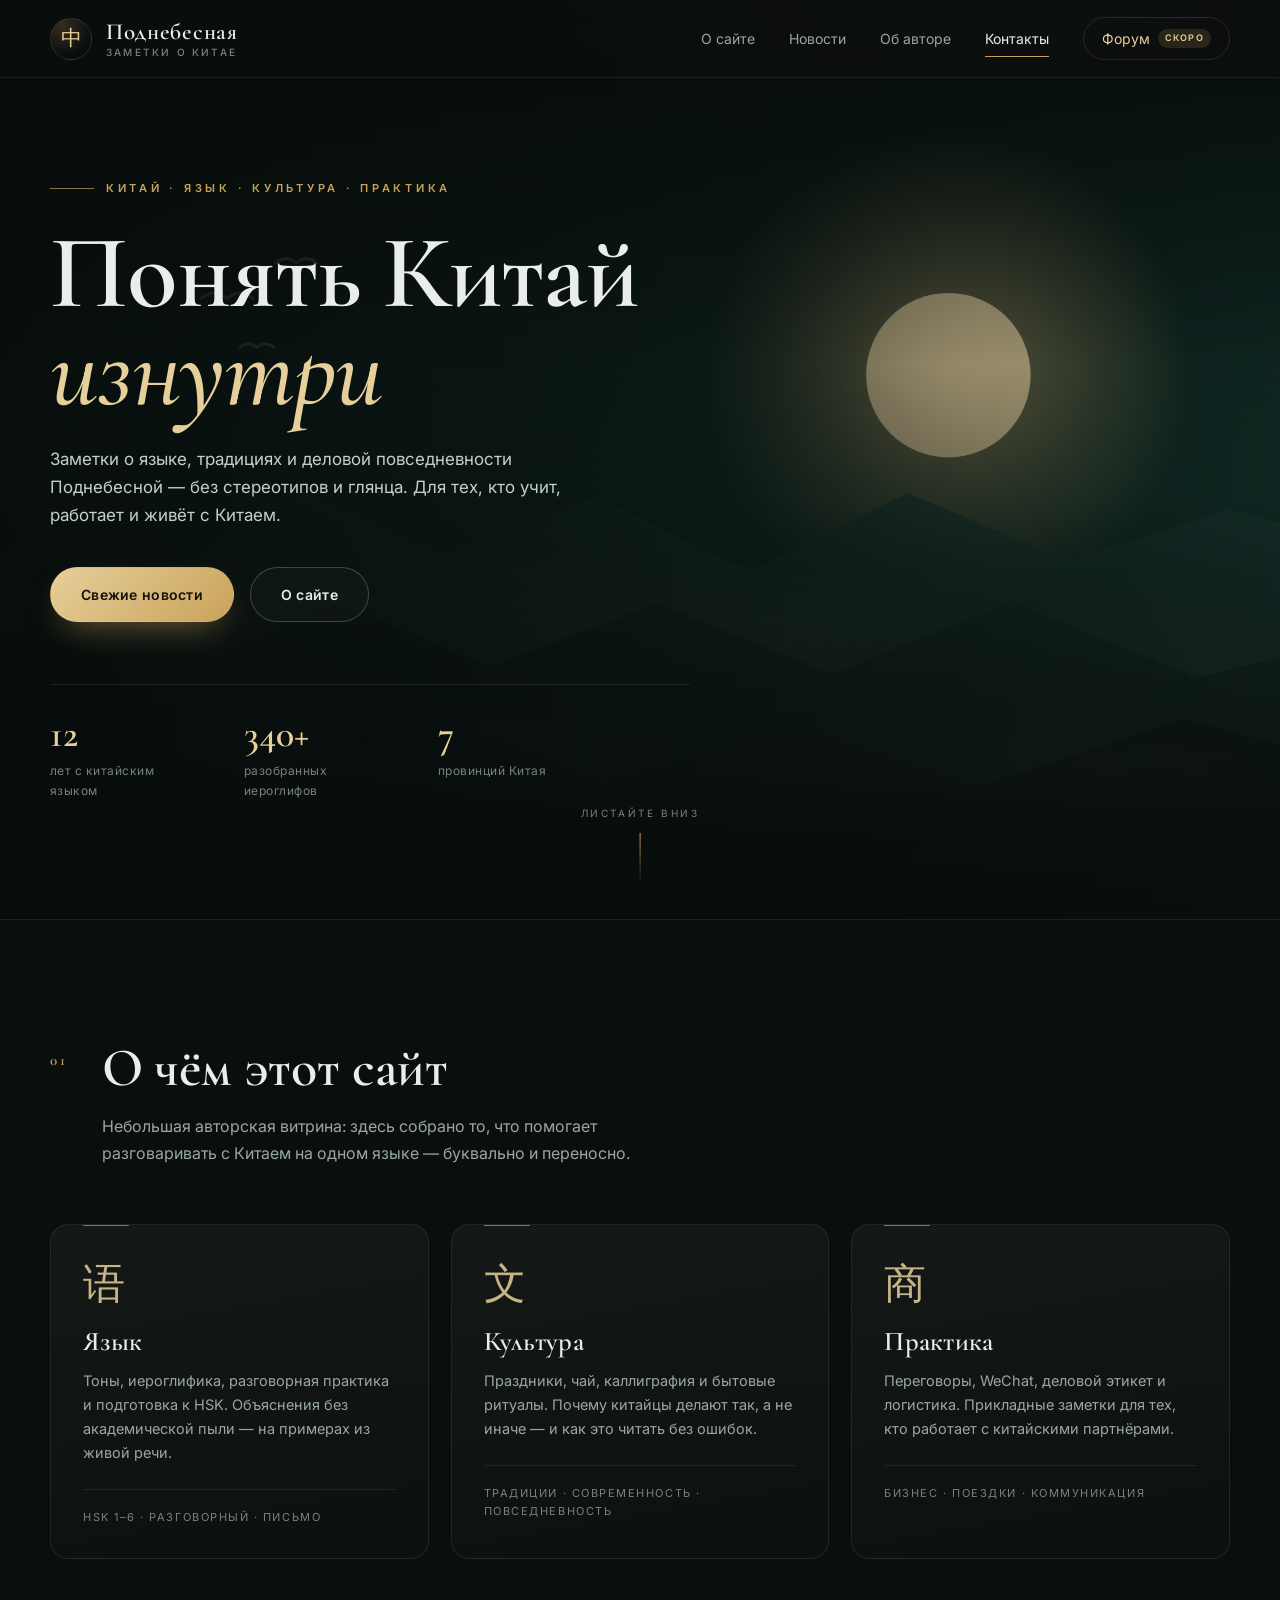
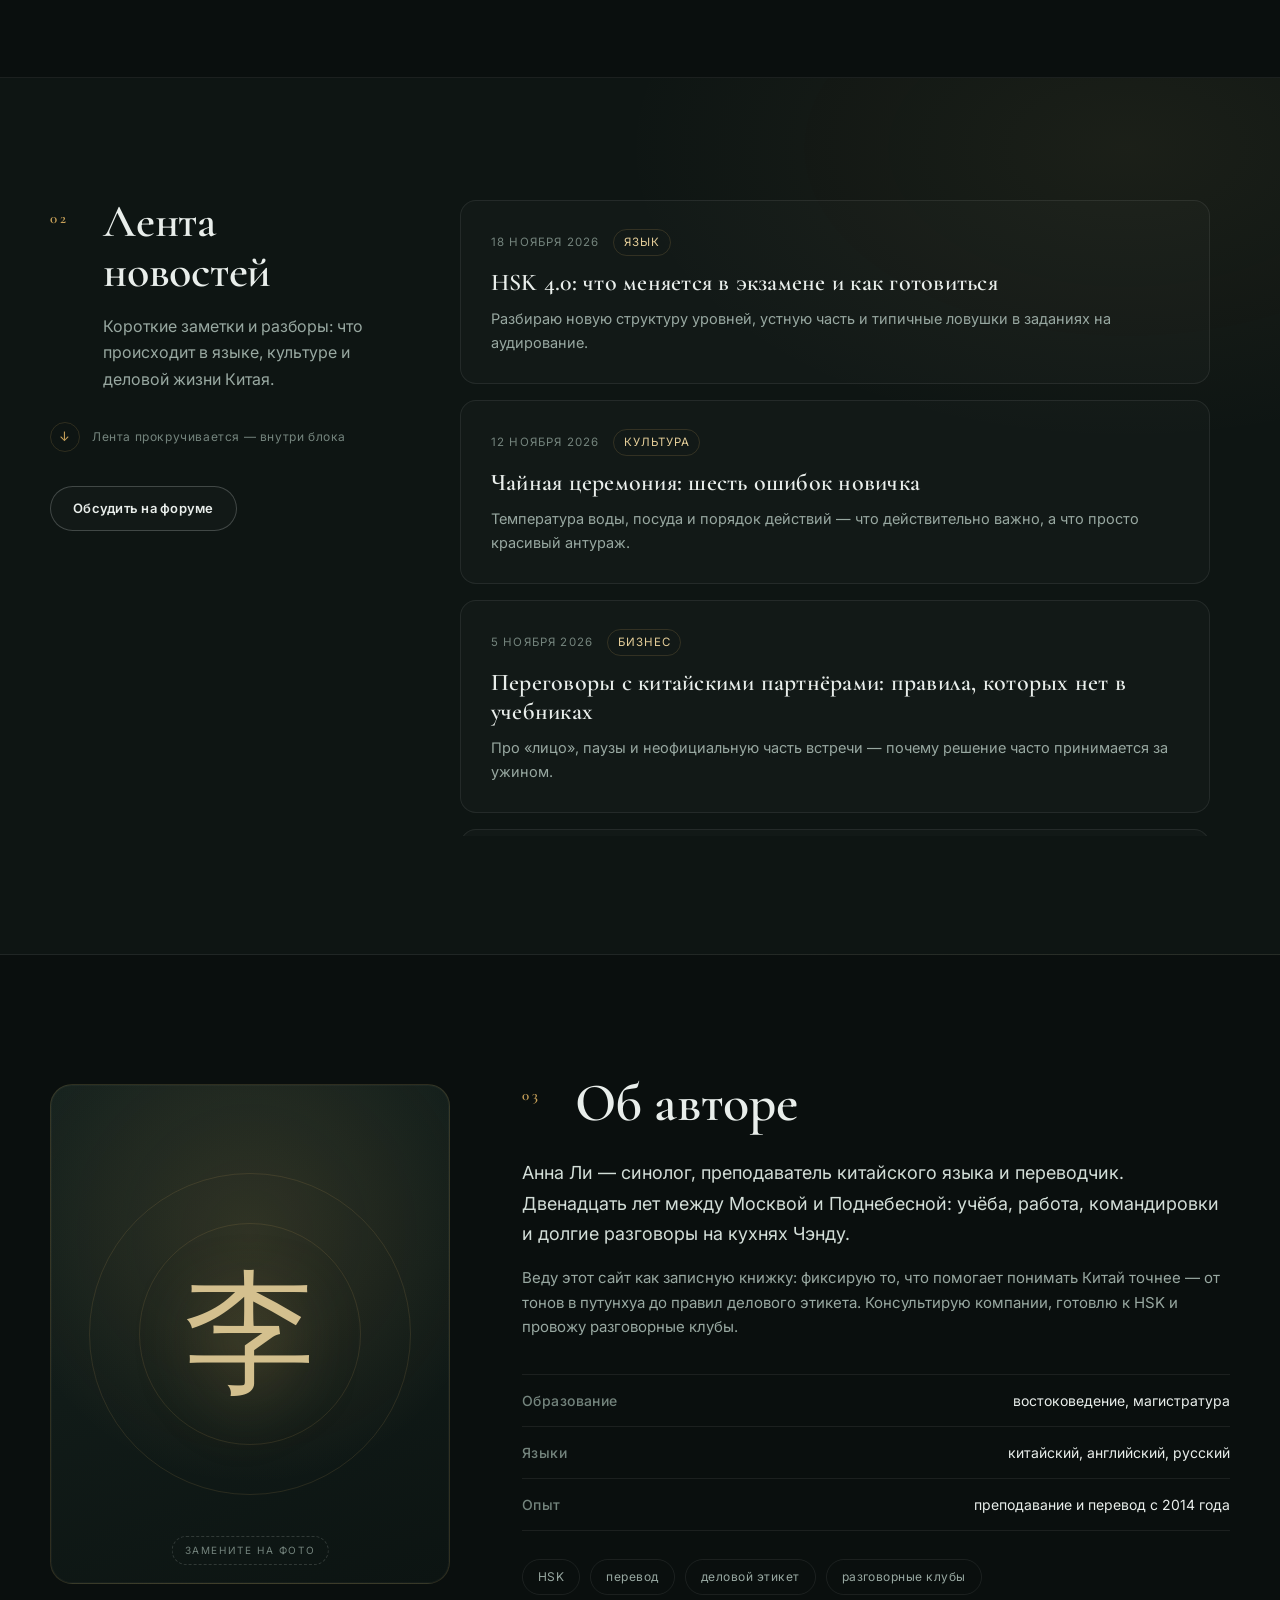
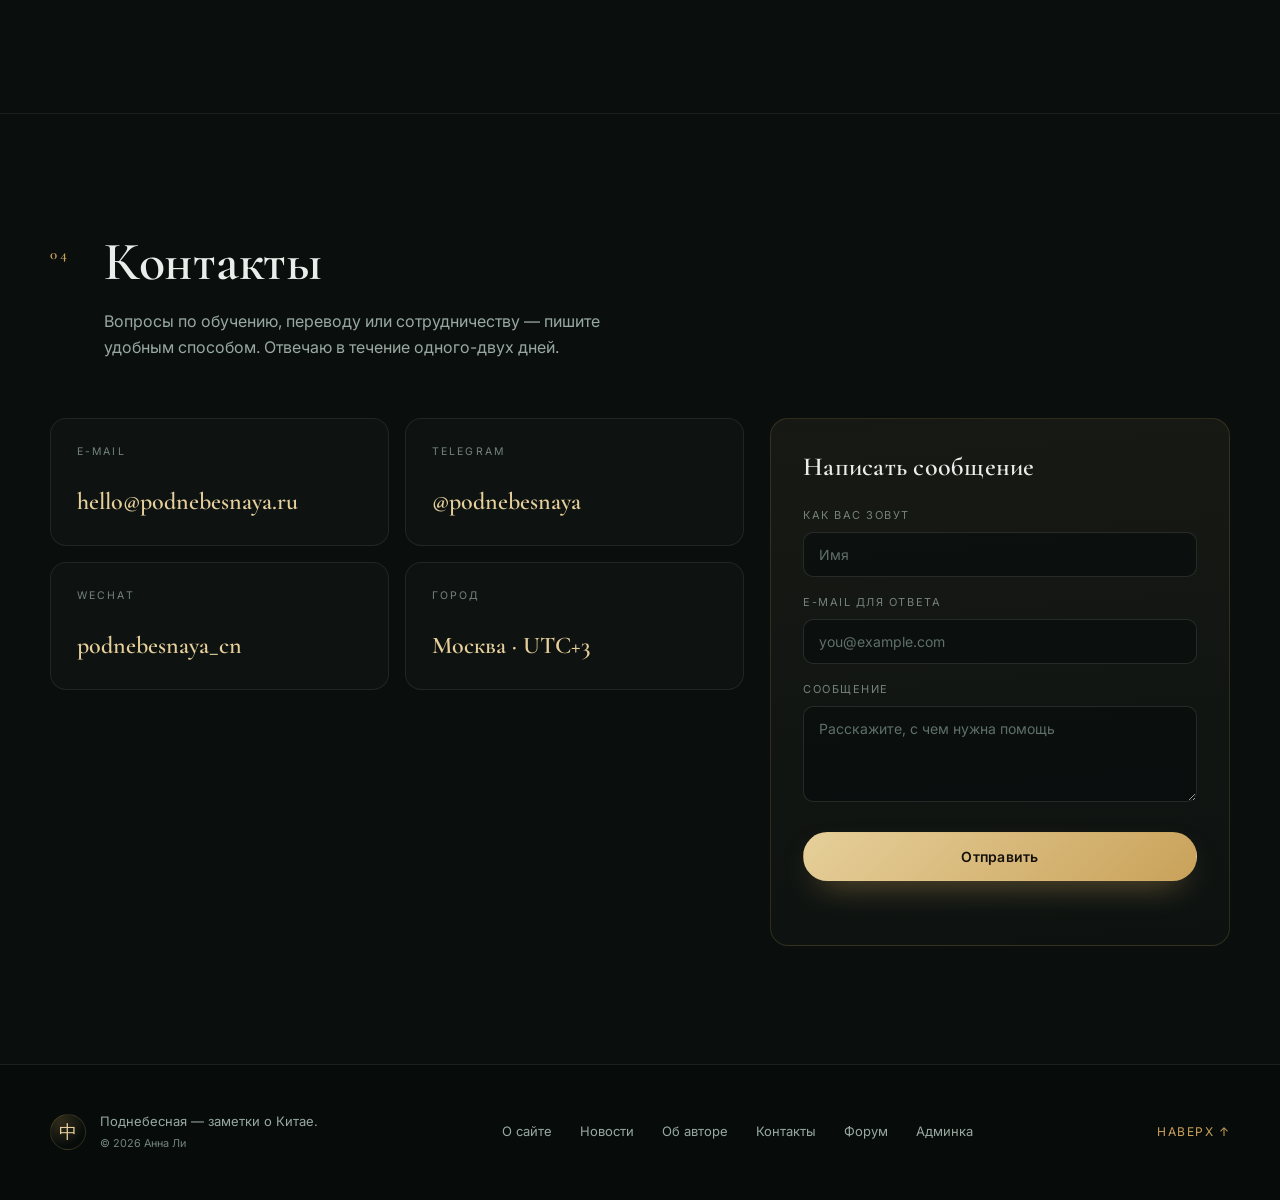
==== commit 2fe8f81f: "Add admin page for news editing" ====
--- a/index.html
+++ b/index.html
@@ -393,6 +393,7 @@
         <a href="#author">Об авторе</a>
         <a href="#contacts">Контакты</a>
         <a href="forum.html">Форум</a>
+        <a href="admin.html">Админка</a>
       </nav>
 
       <a class="footer-top" href="#top">Наверх ↑</a>
--- a/styles.css
+++ b/styles.css
@@ -688,6 +688,14 @@
 .news-card p {
   font-size: 14.5px;
   color: var(--muted);
+}
+
+.news-empty {
+  padding: 28px 30px;
+  border: 1px dashed var(--line);
+  border-radius: 16px;
+  font-size: 14px;
+  color: var(--muted-2);
 }
 
 /* ============================================================
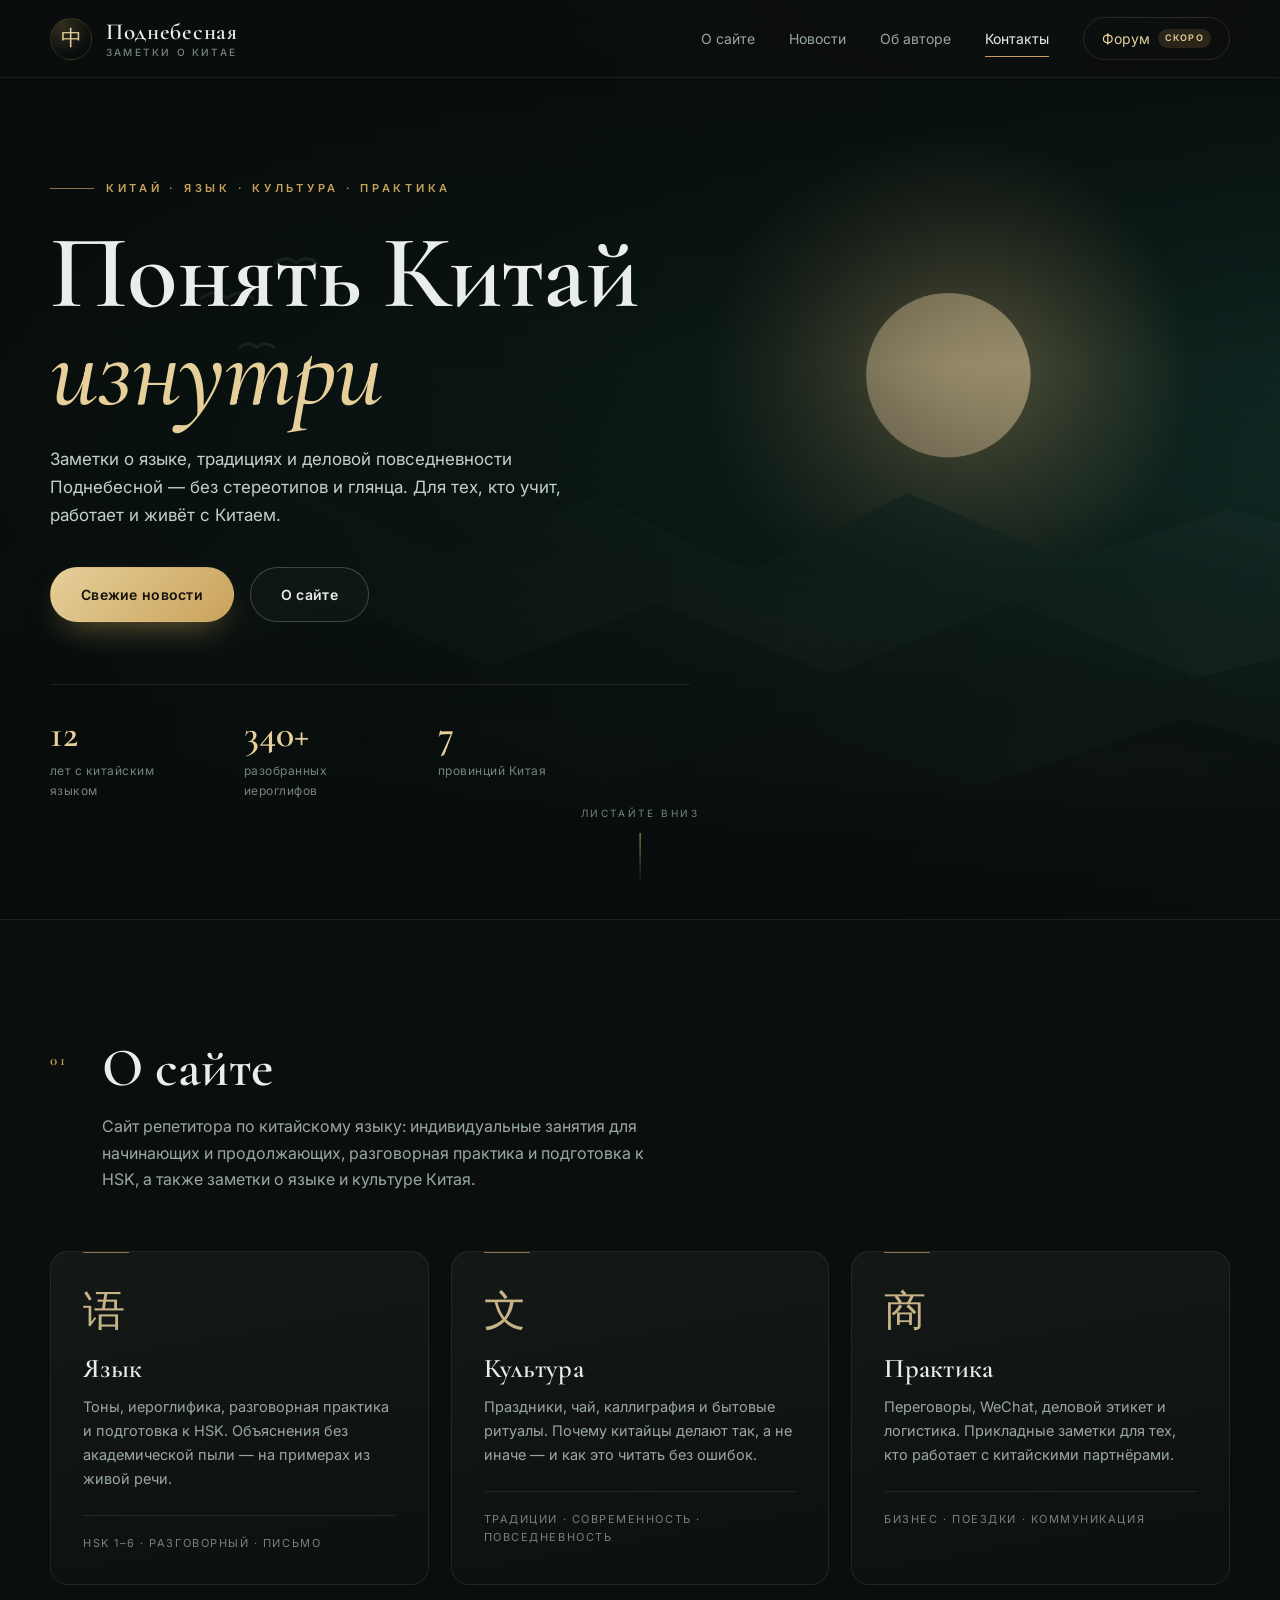
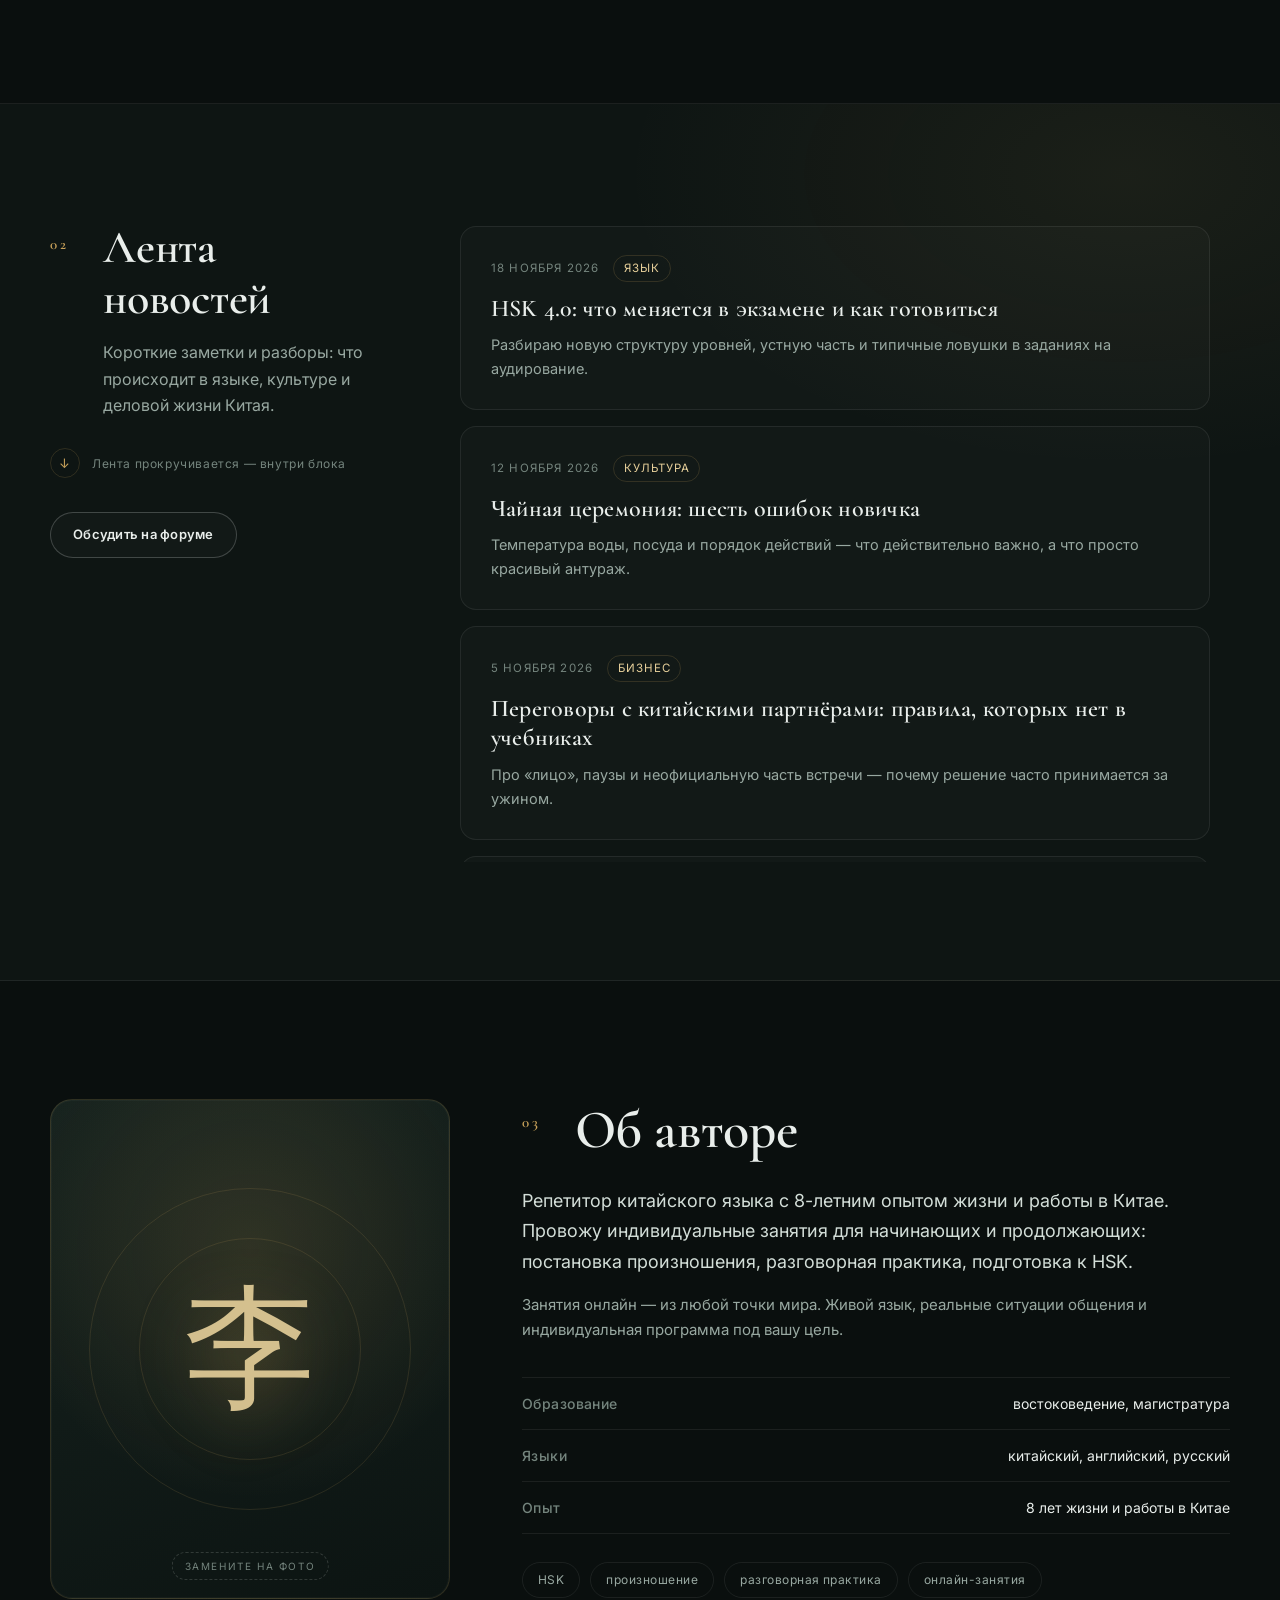
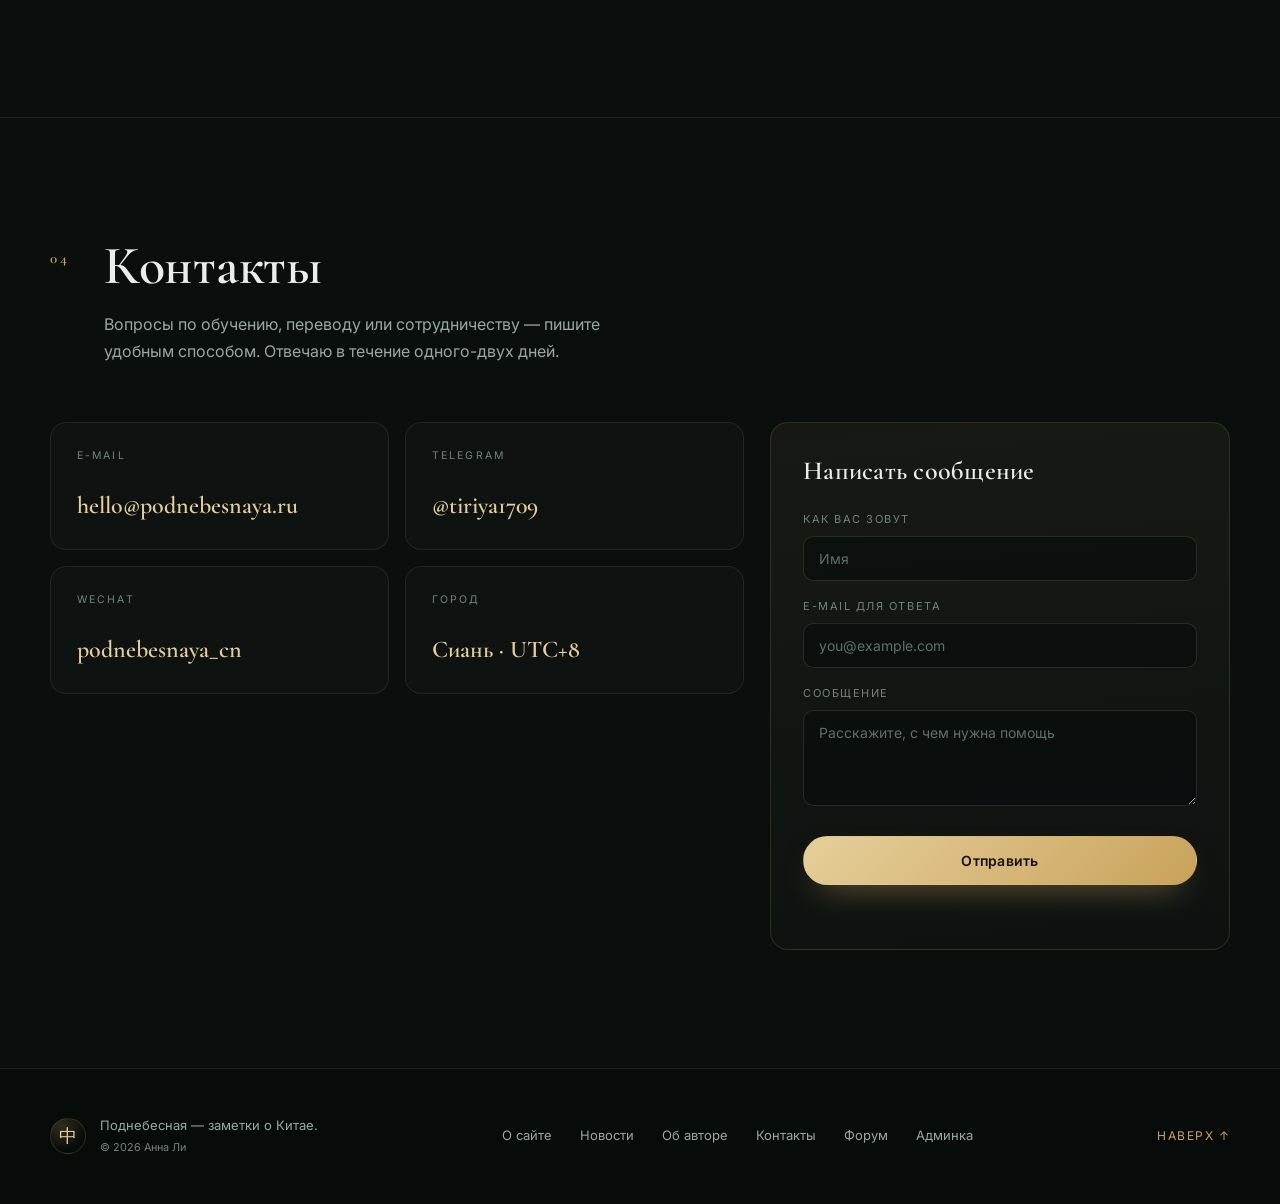
==== commit e94b390b: "Update index.html" ====
--- a/index.html
+++ b/index.html
@@ -133,10 +133,11 @@
         <div class="section-head reveal">
           <span class="section-num">01</span>
           <div>
-            <h2>О чём этот сайт</h2>
+            <h2>О сайте</h2>
             <p class="section-lead">
-              Небольшая авторская витрина: здесь собрано то, что помогает
-              разговаривать с Китаем на одном языке — буквально и переносно.
+              Сайт репетитора по китайскому языку: индивидуальные занятия
+              для начинающих и продолжающих, разговорная практика и подготовка
+              к HSK, а также заметки о языке и культуре Китая.
             </p>
           </div>
         </div>
@@ -293,28 +294,26 @@
           </div>
 
           <p class="author-lead">
-            Анна Ли — синолог, преподаватель китайского языка и переводчик.
-            Двенадцать лет между Москвой и Поднебесной: учёба, работа,
-            командировки и долгие разговоры на кухнях Чэнду.
+            Репетитор китайского языка с 8-летним опытом жизни и работы в Китае.
+            Провожу индивидуальные занятия для начинающих и продолжающих:
+            постановка произношения, разговорная практика, подготовка к HSK.
           </p>
           <p>
-            Веду этот сайт как записную книжку: фиксирую то, что помогает
-            понимать Китай точнее — от тонов в путунхуа до правил делового
-            этикета. Консультирую компании, готовлю к HSK и провожу
-            разговорные клубы.
+            Занятия онлайн — из любой точки мира. Живой язык, реальные ситуации
+            общения и индивидуальная программа под вашу цель.
           </p>
 
           <ul class="author-facts">
             <li><b>Образование</b><span>востоковедение, магистратура</span></li>
             <li><b>Языки</b><span>китайский, английский, русский</span></li>
-            <li><b>Опыт</b><span>преподавание и перевод с 2014 года</span></li>
+            <li><b>Опыт</b><span>8 лет жизни и работы в Китае</span></li>
           </ul>
 
           <div class="author-tags">
             <span>HSK</span>
-            <span>перевод</span>
-            <span>деловой этикет</span>
-            <span>разговорные клубы</span>
+            <span>произношение</span>
+            <span>разговорная практика</span>
+            <span>онлайн-занятия</span>
           </div>
         </div>
       </div>
@@ -342,7 +341,7 @@
             </li>
             <li class="contact-card reveal">
               <span class="contact-label">Telegram</span>
-              <a href="https://t.me/podnebesnaya" target="_blank" rel="noopener">@podnebesnaya</a>
+              <a href="https://t.me/podnebesnaya" target="_blank" rel="noopener">@tiriya1709</a>
             </li>
             <li class="contact-card reveal">
               <span class="contact-label">WeChat</span>
@@ -350,7 +349,7 @@
             </li>
             <li class="contact-card reveal">
               <span class="contact-label">Город</span>
-              <span class="contact-value">Москва · UTC+3</span>
+              <span class="contact-value"> Сиань · UTC+8</span>
             </li>
           </ul>
 
